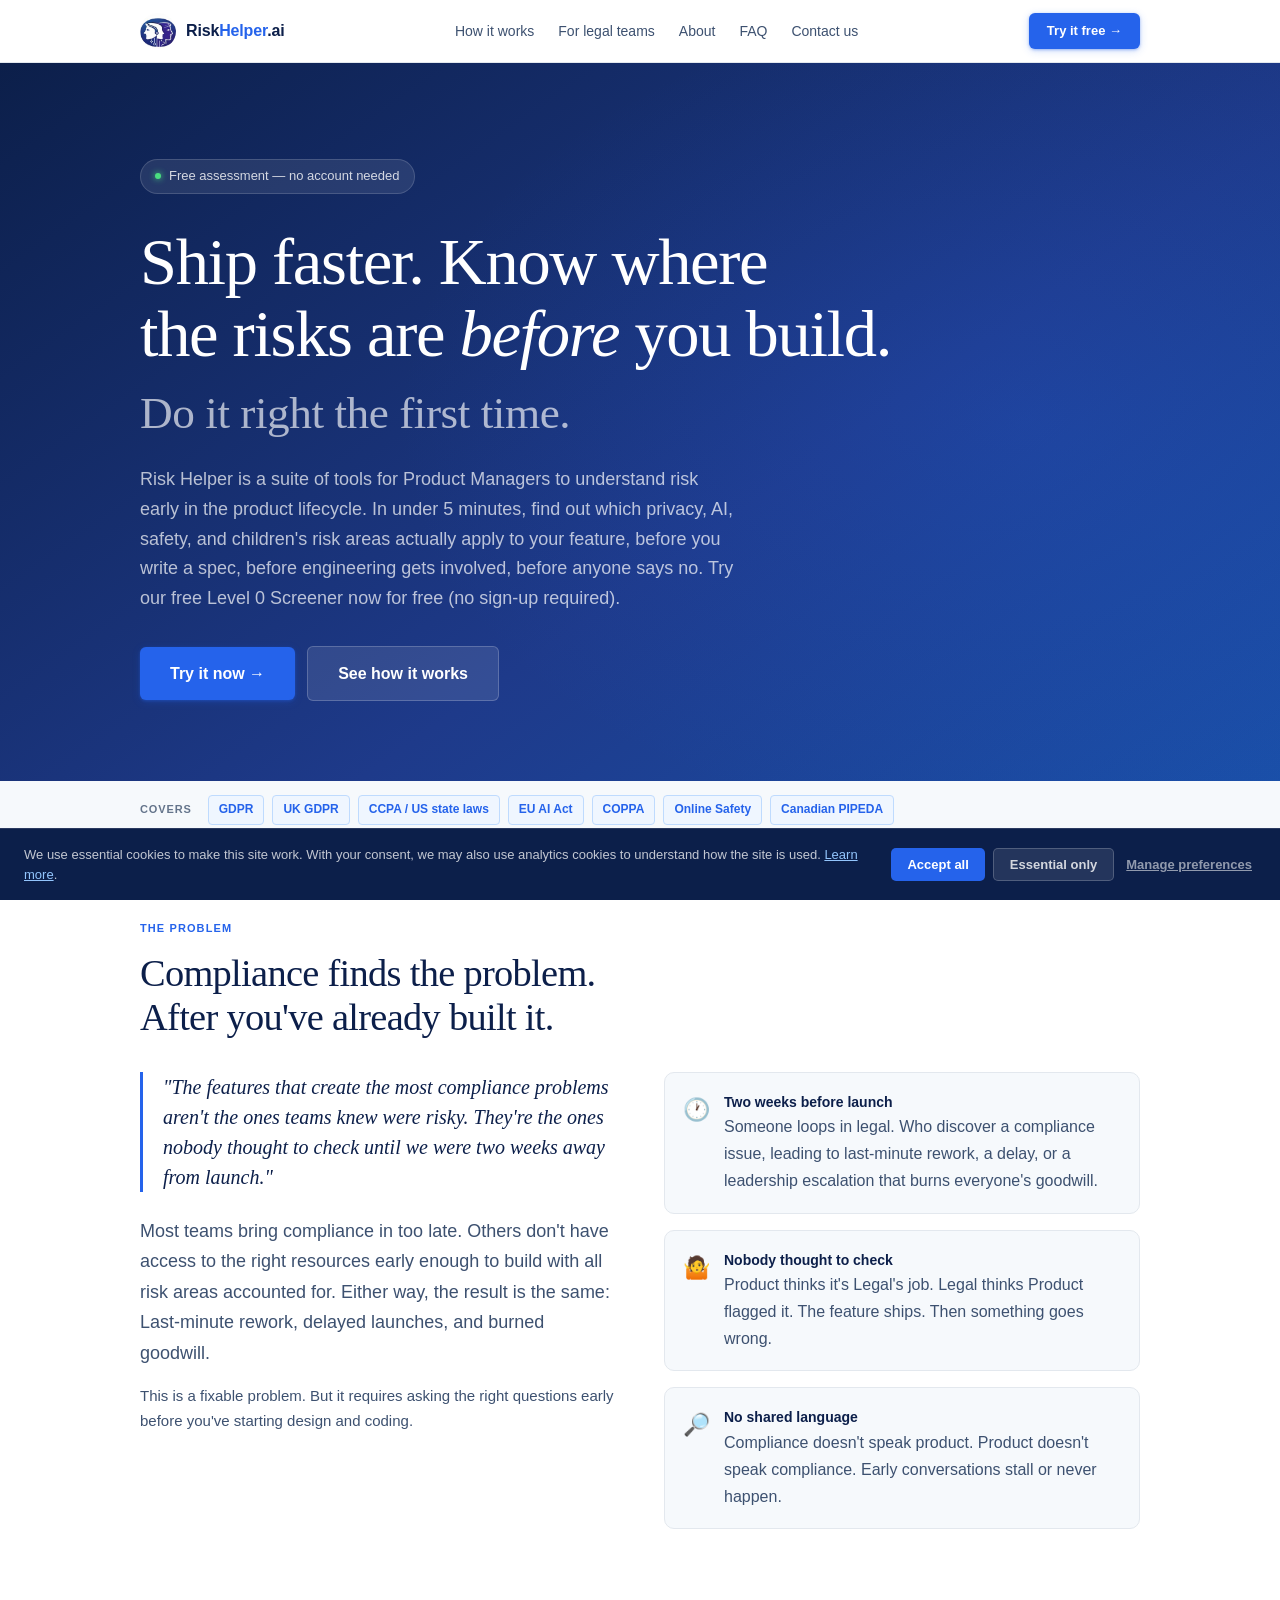
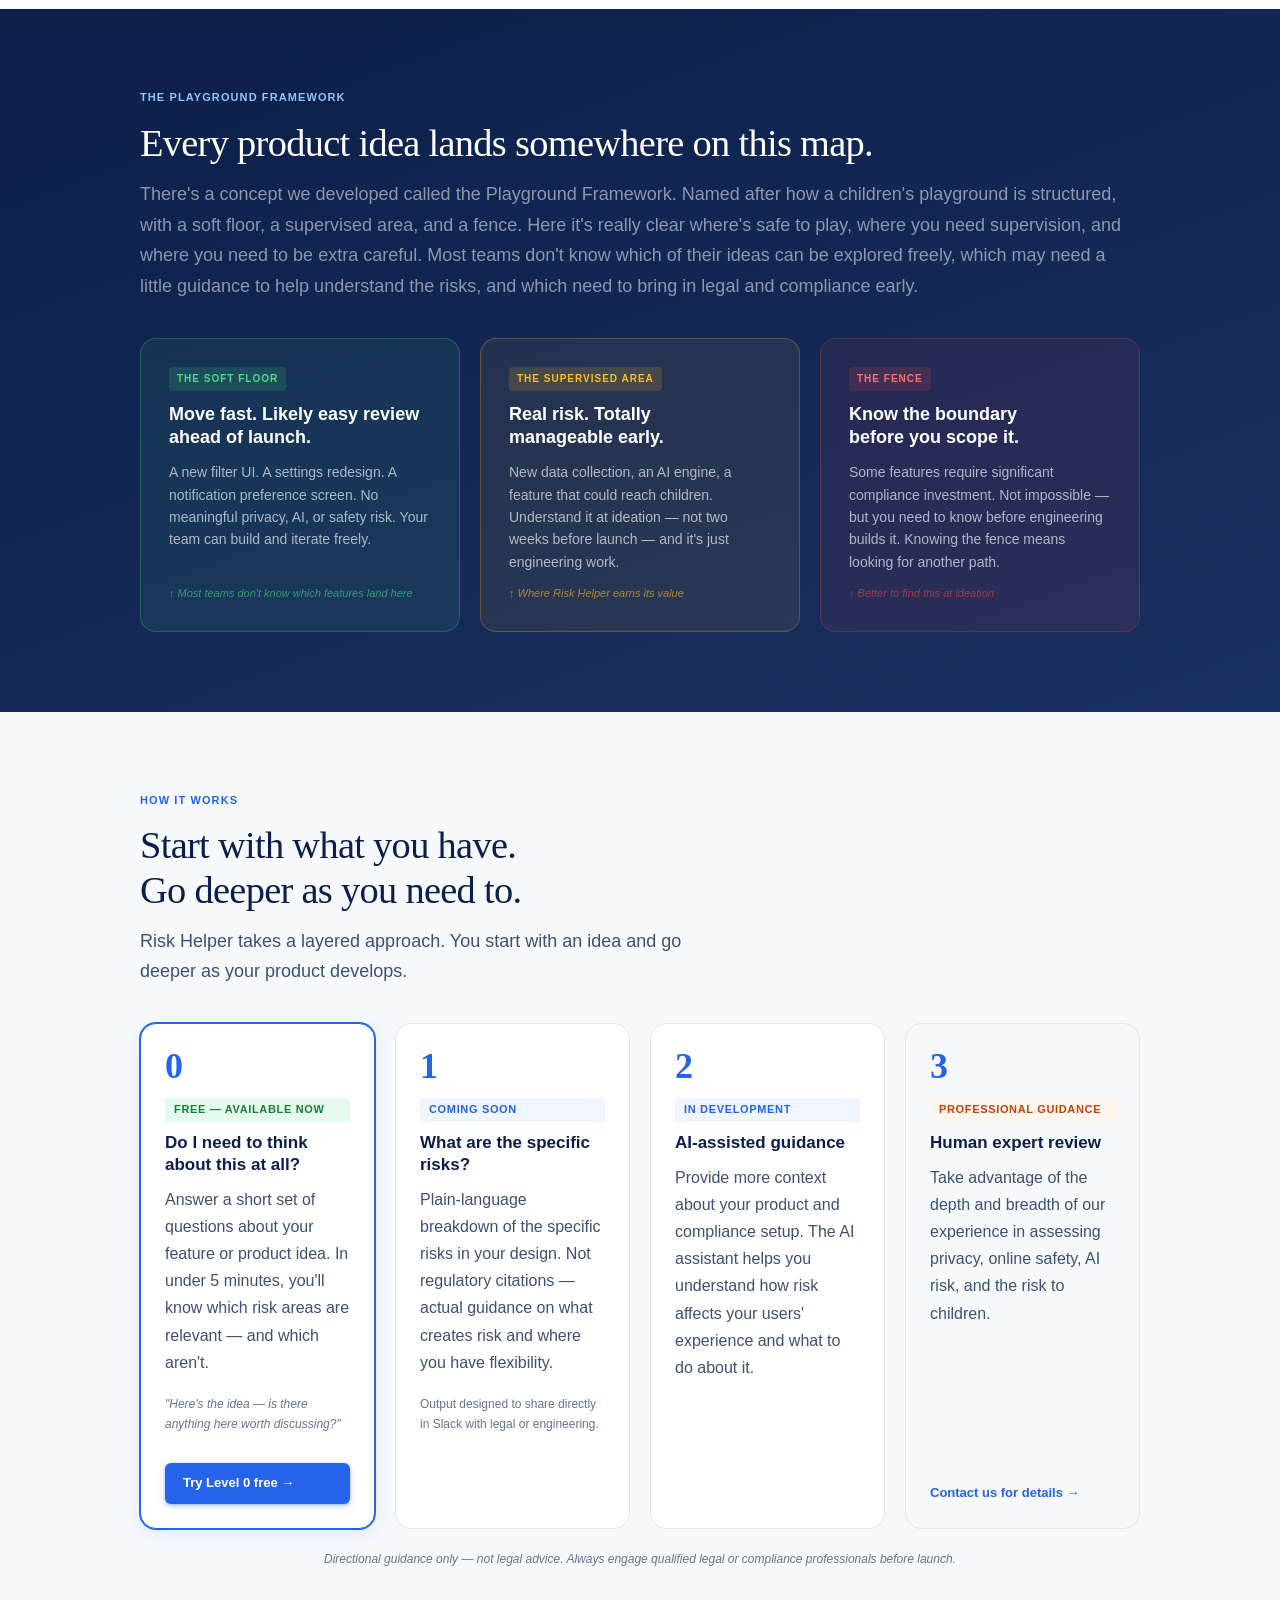
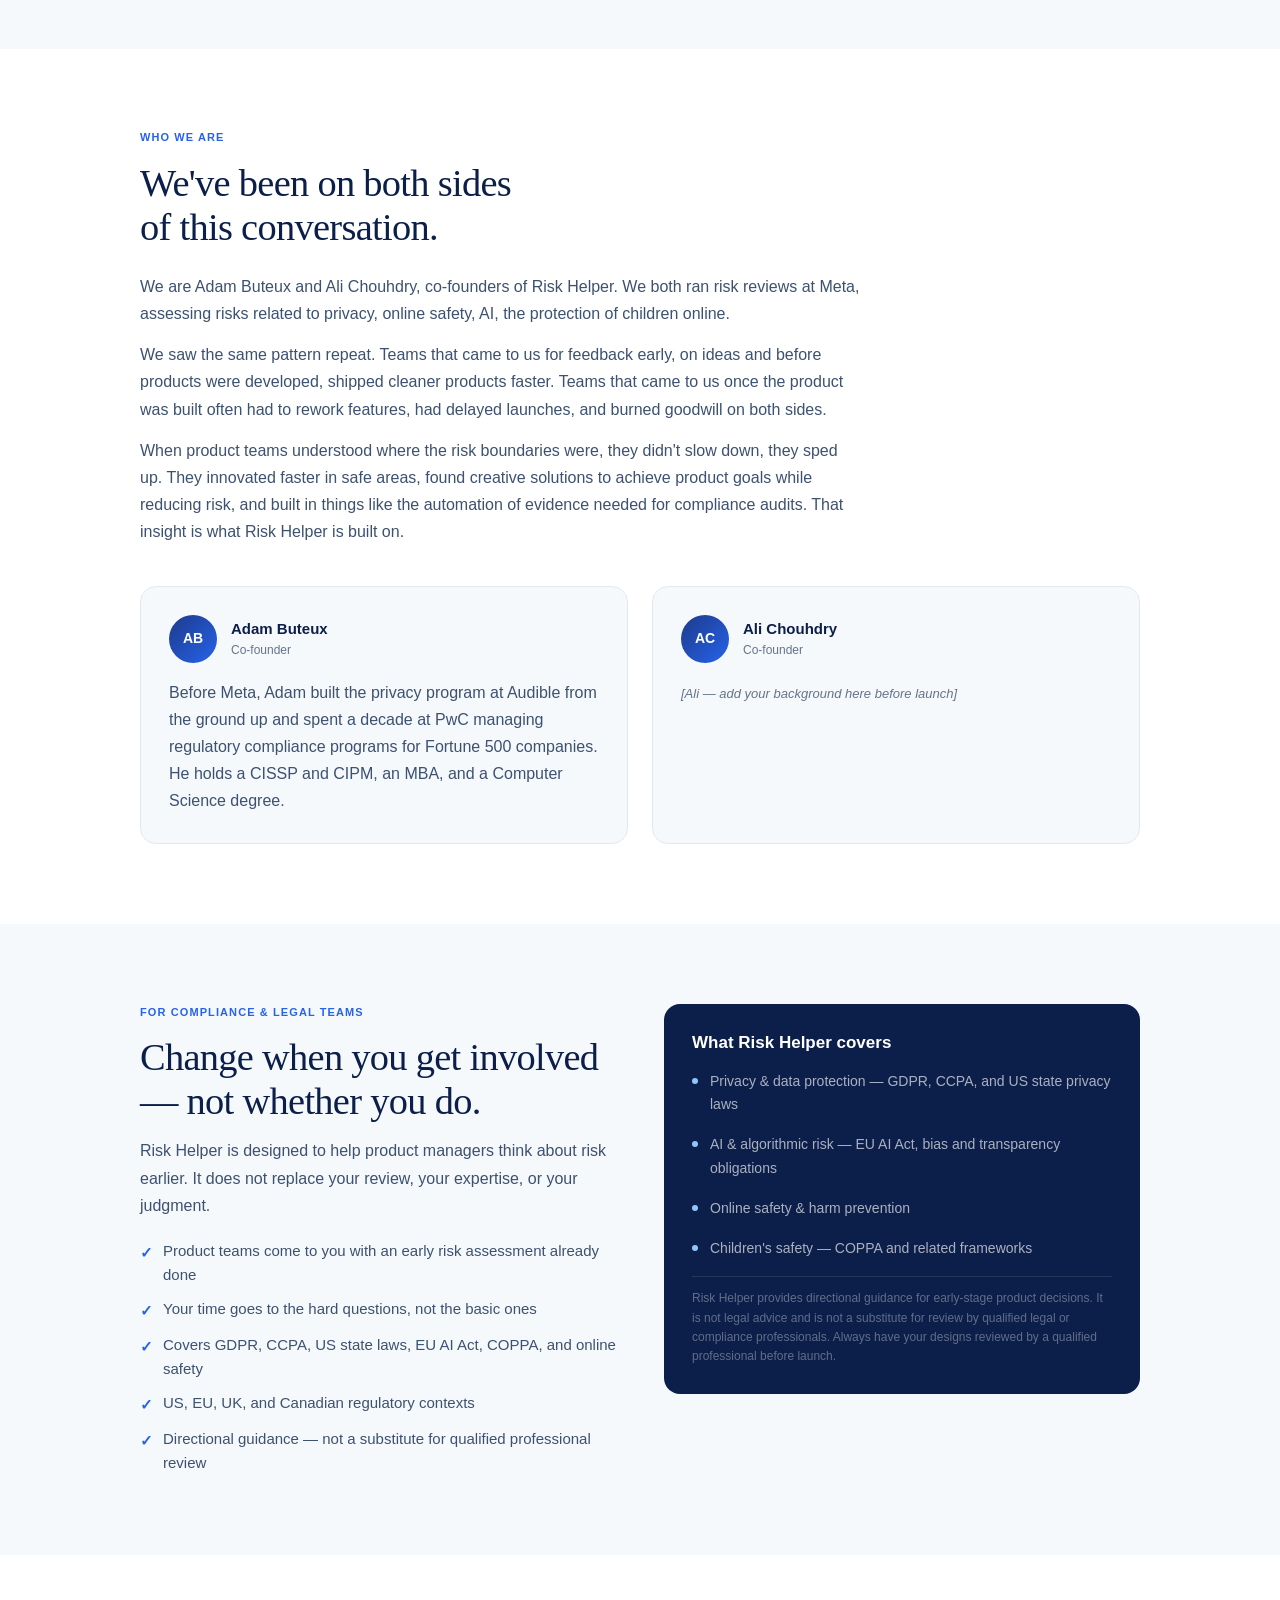
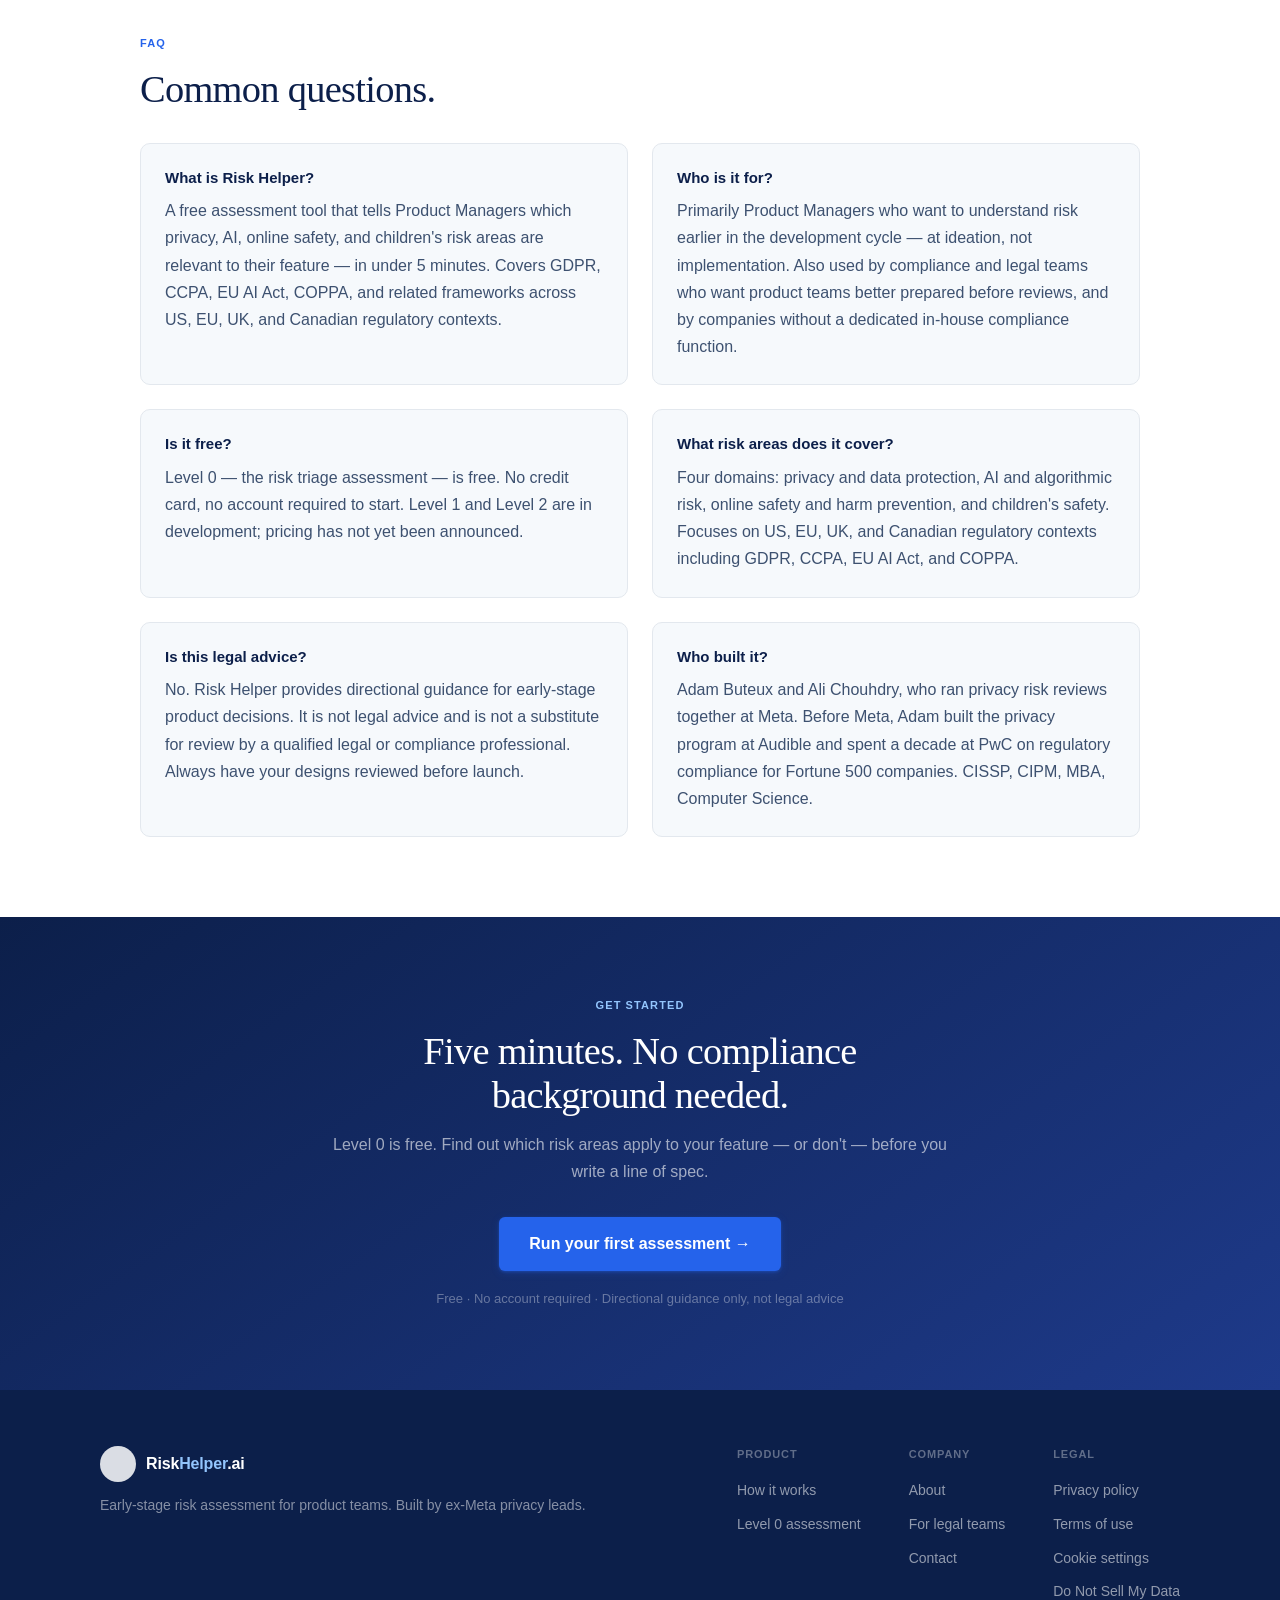
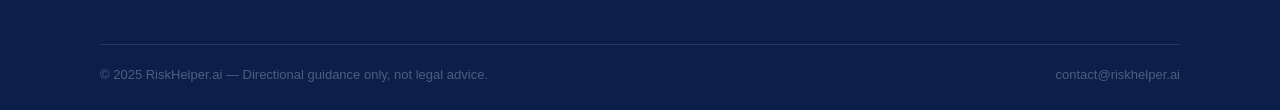
==== index.html @ bc74f5ab "Initial commit" ====
<!DOCTYPE html>
<html lang="en">

<head>
  <meta charset="UTF-8" />
  <meta name="viewport" content="width=device-width, initial-scale=1.0" />

  <!-- Security headers via meta -->
  <meta http-equiv="X-Content-Type-Options" content="nosniff" />
  <meta http-equiv="X-Frame-Options" content="SAMEORIGIN" />
  <meta http-equiv="Referrer-Policy" content="strict-origin-when-cross-origin" />
  <meta http-equiv="Permissions-Policy" content="camera=(), microphone=(), geolocation=()" />
  <meta http-equiv="Content-Security-Policy"
    content="default-src 'self'; style-src 'self' https://fonts.googleapis.com 'unsafe-inline'; font-src https://fonts.gstatic.com; script-src 'self' 'unsafe-inline' https://cloud.umami.is; img-src 'self' data:; connect-src 'self' https://cloud.umami.is;" />

  <title>Privacy &amp; Compliance Risk Assessment for Product Managers | RiskHelper.ai</title>
  <meta name="description"
    content="Risk Helper is a free tool that tells Product Managers which privacy, AI, and safety risks apply to their feature — in under 5 minutes. No compliance background needed." />

  <!-- Open Graph -->
  <meta property="og:title" content="Know Your Risks Before You Build | RiskHelper.ai" />
  <meta property="og:description"
    content="Free risk assessment for Product Managers. Privacy, AI, online safety, and children's risk — in under 5 minutes." />
  <meta property="og:type" content="website" />
  <meta property="og:url" content="https://riskhelper.ai/" />

  <!-- Fonts -->
  <link rel="preconnect" href="https://fonts.googleapis.com" />
  <link rel="preconnect" href="https://fonts.gstatic.com" crossorigin />
  <link
    href="https://fonts.googleapis.com/css2?family=Playfair+Display:ital,wght@0,400;0,500;0,600;1,400;1,500;1,600&family=DM+Sans:ital,opsz,wght@0,9..40,400;0,9..40,500;0,9..40,600;0,9..40,700;1,9..40,400&display=swap"
    rel="stylesheet" />

  <!-- Shared design system -->
  <link rel="stylesheet" href="shared.css" />

  <style>
    /* ============================================================ HERO */
    #hero {
      background: linear-gradient(145deg, var(--navy) 0%, var(--indigo) 60%, #1a4fa8 100%);
      padding: 96px 0 80px;
      position: relative;
      overflow: hidden;
    }

    #hero::before {
      content: '';
      position: absolute;
      inset: 0;
      background: radial-gradient(ellipse 900px 600px at 80% 50%, rgba(37, 99, 235, 0.18) 0%, transparent 70%);
      pointer-events: none;
    }

    .hero-inner {
      position: relative;
      z-index: 1;
    }

    .hero-eyebrow {
      display: inline-flex;
      align-items: center;
      gap: 8px;
      background: rgba(255, 255, 255, 0.09);
      border: 1px solid rgba(255, 255, 255, 0.15);
      border-radius: 100px;
      padding: 6px 14px;
      font-size: 13px;
      font-weight: 500;
      color: rgba(255, 255, 255, 0.8);
      margin-bottom: 32px;
    }

    .hero-eyebrow-dot {
      width: 6px;
      height: 6px;
      border-radius: 50%;
      background: #4ADE80;
      box-shadow: 0 0 6px #4ADE80;
      animation: pulse-dot 2s ease-in-out infinite;
    }

    @keyframes pulse-dot {

      0%,
      100% {
        opacity: 1;
      }

      50% {
        opacity: 0.5;
      }
    }

    .hero-sub {
      font-size: 18px;
      line-height: 1.65;
      color: rgba(255, 255, 255, 0.7);
      max-width: 600px;
      margin-top: 24px;
    }

    .hero-proof {
      display: flex;
      flex-wrap: wrap;
      gap: 0;
      margin-top: 44px;
      border: 1px solid rgba(255, 255, 255, 0.12);
      border-radius: var(--radius);
      overflow: hidden;
      width: fit-content;
      max-width: 100%;
    }

    .hero-proof-item {
      padding: 14px 24px;
      border-right: 1px solid rgba(255, 255, 255, 0.12);
      display: flex;
      flex-direction: column;
      gap: 2px;
    }

    .hero-proof-item:last-child {
      border-right: none;
    }

    .proof-label {
      font-size: 11px;
      color: rgba(255, 255, 255, 0.4);
      letter-spacing: 0.04em;
    }

    .proof-value {
      font-size: 13px;
      font-weight: 600;
      color: rgba(255, 255, 255, 0.88);
    }

    /* ============================================================ TRUST BAR */
    #trust-bar {
      background: var(--bg);
      border-bottom: 1px solid var(--border);
      padding: 14px 0;
    }

    .trust-bar-inner {
      display: flex;
      align-items: center;
      gap: 16px;
      flex-wrap: wrap;
    }

    .trust-label {
      font-size: 11px;
      font-weight: 700;
      letter-spacing: 0.08em;
      text-transform: uppercase;
      color: var(--text-soft);
      white-space: nowrap;
    }

    .trust-badges {
      display: flex;
      flex-wrap: wrap;
      gap: 8px;
    }

    .trust-badge {
      font-size: 12px;
      font-weight: 600;
      padding: 4px 10px;
      background: var(--blue-lt);
      color: var(--blue);
      border-radius: 4px;
      border: 1px solid var(--blue-mid);
    }

    /* ============================================================ PROBLEM */
    #problem {
      padding: 80px 0;
    }

    .problem-layout {
      display: grid;
      grid-template-columns: 1fr 1fr;
      gap: 48px;
      margin-top: 32px;
      align-items: start;
    }

    .problem-quote {
      font-family: 'Playfair Display', Georgia, serif;
      font-size: 20px;
      line-height: 1.5;
      font-style: italic;
      color: var(--navy);
      padding-left: 20px;
      border-left: 3px solid var(--blue);
      margin-bottom: 24px;
    }

    .problem-stats {
      display: flex;
      flex-direction: column;
      gap: 16px;
    }

    .stat-card {
      display: flex;
      gap: 14px;
      align-items: flex-start;
      padding: 18px;
      border-radius: var(--radius);
      border: 1px solid var(--border);
      background: var(--bg);
    }

    .stat-icon {
      font-size: 22px;
      flex-shrink: 0;
      margin-top: 1px;
    }

    /* ============================================================ PLAYGROUND */
    #playground {
      padding: 80px 0;
      background: linear-gradient(160deg, var(--navy) 0%, var(--navy-mid) 100%);
    }

    #playground h2 {
      color: #fff;
    }

    #playground .lead {
      color: rgba(255, 255, 255, 0.52);
      max-width: none;
    }

    #playground .overline {
      color: #93C5FD;
    }

    .playground-bento {
      display: grid;
      grid-template-columns: repeat(3, 1fr);
      gap: 20px;
      margin-top: 36px;
    }

    .bento-card {
      padding: 28px;
      border-radius: var(--radius-lg);
      display: flex;
      flex-direction: column;
      gap: 12px;
    }

    .bento-tag {
      font-size: 10px;
      font-weight: 700;
      letter-spacing: 0.1em;
      text-transform: uppercase;
      padding: 4px 8px;
      border-radius: 4px;
      width: fit-content;
    }

    .bento-card h3 {
      font-size: 18px;
      line-height: 1.3;
    }

    .bento-card p {
      font-size: 14px;
      line-height: 1.6;
      flex: 1;
    }

    .bento-footnote {
      font-size: 11px;
      font-style: italic;
      margin-top: auto;
    }

    .bento-card--green {
      background: rgba(74, 222, 128, 0.08);
      border: 1px solid rgba(74, 222, 128, 0.25);
    }

    .bento-card--green .bento-tag {
      background: rgba(74, 222, 128, 0.15);
      color: #4ADE80;
    }

    .bento-card--green h3 {
      color: #fff;
    }

    .bento-card--green p {
      color: rgba(255, 255, 255, 0.65);
    }

    .bento-card--green .bento-footnote {
      color: rgba(74, 222, 128, 0.6);
    }

    .bento-card--amber {
      background: rgba(251, 191, 36, 0.08);
      border: 1px solid rgba(251, 191, 36, 0.25);
    }

    .bento-card--amber .bento-tag {
      background: rgba(251, 191, 36, 0.15);
      color: #FBBF24;
    }

    .bento-card--amber h3 {
      color: #fff;
    }

    .bento-card--amber p {
      color: rgba(255, 255, 255, 0.65);
    }

    .bento-card--amber .bento-footnote {
      color: rgba(251, 191, 36, 0.6);
    }

    .bento-card--red {
      background: rgba(239, 68, 68, 0.08);
      border: 1px solid rgba(239, 68, 68, 0.25);
    }

    .bento-card--red .bento-tag {
      background: rgba(239, 68, 68, 0.15);
      color: #F87171;
    }

    .bento-card--red h3 {
      color: #fff;
    }

    .bento-card--red p {
      color: rgba(255, 255, 255, 0.65);
    }

    .bento-card--red .bento-footnote {
      color: rgba(239, 68, 68, 0.6);
    }

    /* ============================================================ HOW IT WORKS */
    #how-it-works {
      padding: 80px 0;
      background: var(--bg);
    }

    .levels-grid {
      display: grid;
      grid-template-columns: repeat(4, 1fr);
      gap: 20px;
      margin-top: 36px;
    }

    .level-card {
      background: var(--bg-card);
      border-radius: var(--radius-lg);
      padding: 24px;
      border: 1px solid var(--border);
      display: flex;
      flex-direction: column;
      gap: 10px;
    }

    .level-card--active {
      border-color: var(--blue);
      box-shadow: 0 0 0 1px var(--blue), 0 4px 20px rgba(37, 99, 235, 0.1);
    }

    .level-card--human {
      background: var(--bg);
    }

    .level-number {
      font-family: 'Playfair Display', Georgia, serif;
      font-size: 36px;
      font-weight: 600;
      line-height: 1;
      color: var(--blue);
      margin-bottom: 4px;
    }

    .level-pill {
      display: inline-block;
      font-size: 11px;
      font-weight: 700;
      letter-spacing: 0.06em;
      text-transform: uppercase;
      padding: 3px 9px;
      border-radius: 4px;
    }

    .pill--free {
      background: rgba(74, 222, 128, 0.15);
      color: #15803D;
    }

    .pill--soon {
      background: var(--blue-lt);
      color: var(--blue);
    }

    .pill--human {
      background: #FFF7ED;
      color: #C2410C;
    }

    .level-link {
      font-size: 13px;
      font-weight: 600;
      color: var(--blue);
      text-decoration: none;
      margin-top: auto;
    }

    .level-link:hover {
      text-decoration: underline;
    }

    .level-disclaimer {
      font-size: 12px;
      color: var(--text-soft);
      font-style: italic;
      margin-top: 20px;
      text-align: center;
    }

    /* ============================================================ FOUNDERS */
    #founders {
      padding: 80px 0;
    }

    .founders-narrative {
      display: flex;
      flex-direction: column;
      gap: 14px;
      margin-top: 24px;
      max-width: 720px;
      margin-bottom: 40px;
    }

    .founders-grid {
      display: grid;
      grid-template-columns: 1fr 1fr;
      gap: 24px;
    }

    .founder-card {
      padding: 28px;
      border-radius: var(--radius-lg);
      border: 1px solid var(--border);
      background: var(--bg);
      display: flex;
      flex-direction: column;
      gap: 16px;
    }

    .founder-header {
      display: flex;
      align-items: center;
      gap: 14px;
    }

    .founder-avatar {
      width: 48px;
      height: 48px;
      border-radius: 50%;
      background: linear-gradient(135deg, var(--indigo), var(--blue));
      display: flex;
      align-items: center;
      justify-content: center;
      font-size: 14px;
      font-weight: 700;
      color: #fff;
      flex-shrink: 0;
    }

    .founder-name {
      font-size: 15px;
      font-weight: 700;
      color: var(--navy);
    }

    .founder-role {
      font-size: 12px;
      color: var(--text-soft);
    }

    .cred-strip {
      display: flex;
      margin-top: 36px;
      border: 1px solid var(--border);
      border-radius: var(--radius);
      overflow: hidden;
    }

    .cred-item {
      flex: 1;
      padding: 16px 20px;
      display: flex;
      flex-direction: column;
      gap: 3px;
      border-right: 1px solid var(--border);
      font-size: 13px;
      color: var(--text-soft);
    }

    .cred-item:last-child {
      border-right: none;
    }

    .cred-item strong {
      display: block;
      font-size: 13px;
      font-weight: 700;
      color: var(--navy);
    }

    /* ============================================================ COMPLIANCE */
    #compliance {
      padding: 80px 0;
      background: var(--bg);
    }

    .compliance-layout {
      display: grid;
      grid-template-columns: 1fr 1fr;
      gap: 48px;
      align-items: start;
    }

    .compliance-list {
      list-style: none;
      display: flex;
      flex-direction: column;
      gap: 10px;
    }

    .compliance-list li {
      display: flex;
      gap: 10px;
      align-items: flex-start;
      font-size: 15px;
      color: var(--text-mid);
    }

    .check-icon {
      color: var(--blue);
      font-weight: 700;
      flex-shrink: 0;
      margin-top: 2px;
    }

    .coverage-card {
      border-radius: var(--radius-lg);
      background: var(--navy);
      overflow: hidden;
    }

    .coverage-inner {
      padding: 28px;
      display: flex;
      flex-direction: column;
      gap: 16px;
    }

    .coverage-inner h3 {
      color: #fff;
    }

    .coverage-row {
      display: flex;
      gap: 12px;
      align-items: flex-start;
    }

    .coverage-dot {
      width: 6px;
      height: 6px;
      border-radius: 50%;
      background: #93C5FD;
      flex-shrink: 0;
      margin-top: 8px;
    }

    .coverage-row p {
      font-size: 14px;
      color: rgba(255, 255, 255, 0.65);
    }

    .coverage-disclaimer {
      font-size: 12px;
      color: rgba(255, 255, 255, 0.35);
      line-height: 1.6;
      padding-top: 12px;
      border-top: 1px solid rgba(255, 255, 255, 0.1);
    }

    /* ============================================================ FAQ */
    #faq {
      padding: 80px 0;
    }

    .faq-grid {
      display: grid;
      grid-template-columns: 1fr 1fr;
      gap: 24px;
      margin-top: 32px;
    }

    .faq-item {
      padding: 24px;
      border-radius: var(--radius);
      border: 1px solid var(--border);
      background: var(--bg);
    }

    .faq-item h3 {
      font-size: 15px;
      font-weight: 700;
      color: var(--navy);
      margin-bottom: 10px;
    }

    /* ============================================================ FINAL CTA */
    #cta-final {
      background: linear-gradient(145deg, var(--navy) 0%, var(--indigo) 100%);
      padding: 80px 40px;
      text-align: center;
    }

    .cta-inner {
      max-width: 640px;
      margin: 0 auto;
    }

    #cta-final h2 {
      color: #fff;
      margin-top: 8px;
    }

    #cta-final p {
      color: rgba(255, 255, 255, 0.6);
      margin-top: 14px;
    }

    .cta-fine {
      font-size: 13px;
      color: rgba(255, 255, 255, 0.35);
      margin-top: 18px;
    }

    /* ============================================================ RESPONSIVE */
    @media (max-width: 960px) {
      .playground-bento {
        grid-template-columns: 1fr;
      }

      .levels-grid {
        grid-template-columns: 1fr 1fr;
      }

      .problem-layout {
        grid-template-columns: 1fr;
      }

      .founders-grid {
        grid-template-columns: 1fr;
      }

      .faq-grid {
        grid-template-columns: 1fr;
      }

      .compliance-layout {
        grid-template-columns: 1fr;
      }
    }

    @media (max-width: 640px) {
      .levels-grid {
        grid-template-columns: 1fr;
      }

      #hero {
        padding: 60px 0 56px;
      }

      .hero-proof {
        flex-direction: column;
      }

      .hero-proof-item {
        border-right: none;
        border-bottom: 1px solid rgba(255, 255, 255, 0.12);
      }

      .hero-proof-item:last-child {
        border-bottom: none;
      }

      .cred-strip {
        flex-direction: column;
      }

      .cred-item {
        border-right: none;
        border-bottom: 1px solid var(--border);
      }

      .cred-item:last-child {
        border-bottom: none;
      }
    }
  </style>

  <script defer src="https://cloud.umami.is/script.js" data-website-id="539d8b41-ef4f-4463-9d4b-42e563768538"></script>

</head>

<body>

  <!-- SKIP NAV (accessibility) -->
  <a href="#main-content" class="sr-only"
    style="position:absolute;left:-9999px;top:0;z-index:99999;background:var(--blue);color:#fff;padding:8px 16px;border-radius:0 0 6px 6px;font-weight:600;">Skip
    to main content</a>

  <!-- NAV -->
  <nav aria-label="Main navigation">
    <div class="nav-inner">
      <a href="index.html" class="logo-lockup" aria-label="RiskHelper.ai home">
        <img class="logo-img"
          src="[data-uri]"
          alt="RiskHelper.ai logo" />
        <span class="logo-wordmark">Risk<span>Helper</span>.ai</span>
      </a>

      <ul class="nav-links" role="list">
        <li><a href="#how-it-works">How it works</a></li>
        <li><a href="#compliance">For legal teams</a></li>
        <li><a href="#founders">About</a></li>
        <li><a href="#faq">FAQ</a></li>
        <li><a href="contact.html">Contact us</a></li>
      </ul>

      <div class="nav-actions">
        <a href="assessment.html" class="btn btn--primary" style="padding:8px 18px;font-size:13px;">Try it free →</a>
        <button class="nav-hamburger" aria-label="Open menu" aria-expanded="false" id="hamburger">
          <span></span><span></span><span></span>
        </button>
      </div>
    </div>
  </nav>

  <div class="nav-mobile" id="mobileNav" role="navigation" aria-label="Mobile navigation">
    <a href="#how-it-works">How it works</a>
    <a href="#compliance">For legal teams</a>
    <a href="#founders">About</a>
    <a href="#faq">FAQ</a>
    <a href="contact.html">Contact us</a>
    <a href="assessment.html" style="color:var(--blue);font-weight:700;margin-top:4px;">Try it free →</a>
  </div>

  <main id="main-content">

    <!-- HERO -->
    <section id="hero" aria-label="Hero">
      <div class="container hero-inner">
        <div class="hero-eyebrow">
          <span class="hero-eyebrow-dot" aria-hidden="true"></span>
          Free assessment — no account needed
        </div>

        <h1 class="display-xl">
          Ship faster. Know where<br>the risks are <em>before</em> you build.<br>
          <span style="opacity:0.65;font-size:0.68em;letter-spacing:-0.01em;">Do it right the first time.</span>
        </h1>

        <p class="hero-sub">Risk Helper is a suite of tools for Product Managers to understand risk early in the
          product lifecycle. In under 5 minutes, find out which
          privacy, AI, safety, and children's risk areas actually apply to your feature, before you write a spec, before
          engineering gets involved, before anyone says no. Try our free Level 0 Screener now for free (no sign-up
          required).</p>

        <div class="btn-group">
          <a href="assessment.html" class="btn btn--primary btn--lg">Try it now →</a>
          <a href="#how-it-works" class="btn btn--white btn--lg">See how it works</a>
        </div>


      </div>
    </section>

    <!-- TRUST BAR -->
    <div id="trust-bar" aria-label="Regulatory frameworks covered">
      <div class="container">
        <div class="trust-bar-inner">
          <span class="trust-label">Covers</span>
          <div class="trust-badges">
            <span class="trust-badge">GDPR</span>
            <span class="trust-badge">UK GDPR</span>
            <span class="trust-badge">CCPA / US state laws</span>
            <span class="trust-badge">EU AI Act</span>
            <span class="trust-badge">COPPA</span>
            <span class="trust-badge">Online Safety</span>
            <span class="trust-badge">Canadian PIPEDA</span>
          </div>
        </div>
      </div>
    </div>

    <!-- THE PROBLEM -->
    <section id="problem" aria-label="The problem with compliance today">
      <div class="container">
        <span class="overline">The problem</span>
        <h2>Compliance finds the problem.<br>After you've already built it.</h2>
        <div class="problem-layout">
          <div>
            <div class="problem-quote">"The features that create the most compliance problems aren't the ones teams knew
              were risky. They're the ones nobody thought to check until we were two weeks away from launch."</div>
            <p class="lead">Most teams bring compliance in too late. Others don't have access to the right resources
              early enough to build with all risk areas accounted for. Either way, the result is the same: Last-minute
              rework, delayed launches, and burned goodwill.</p>
            <p style="margin-top:14px;font-size:15px;">This is a fixable problem. But it requires asking the right
              questions early before you've starting design and coding.</p>
          </div>
          <div class="problem-stats">
            <div class="stat-card">
              <div class="stat-icon" aria-hidden="true">🕐</div>
              <div>
                <h4>Two weeks before launch</h4>
                <p>Someone loops in legal. Who discover a compliance issue, leading to last-minute rework, a delay, or a
                  leadership escalation that
                  burns everyone's goodwill.</p>
              </div>
            </div>
            <div class="stat-card">
              <div class="stat-icon" aria-hidden="true">🤷</div>
              <div>
                <h4>Nobody thought to check</h4>
                <p>Product thinks it's Legal's job. Legal thinks Product flagged it. The feature ships. Then something
                  goes wrong.</p>
              </div>
            </div>
            <div class="stat-card">
              <div class="stat-icon" aria-hidden="true">🔎</div>
              <div>
                <h4>No shared language</h4>
                <p>Compliance doesn't speak product. Product doesn't speak compliance. Early conversations stall or
                  never happen.</p>
              </div>
            </div>
          </div>
        </div>
      </div>
    </section>

    <!-- PLAYGROUND FRAMEWORK -->
    <section id="playground" aria-label="The Playground Framework">
      <div class="container playground-inner">
        <span class="overline" style="color:#93C5FD;">The Playground Framework</span>
        <h2>Every product idea lands somewhere on this map.</h2>
        <p class="lead" style="margin-top:14px;color:rgba(255,255,255,0.52);">There's a concept we developed called the
          Playground Framework. Named after how a children's playground is structured, with a soft floor, a supervised
          area, and a fence. Here it's really clear where's safe to play, where you need supervision, and where you
          need to be extra careful. Most teams
          don't know which of their ideas can be explored freely, which may need a little guidance to help understand
          the risks, and which need to bring in legal and compliance early.</p>
        <div class="playground-bento">
          <div class="bento-card bento-card--green">
            <span class="bento-tag">The soft floor</span>
            <h3>Move fast. Likely easy review ahead of launch.</h3>
            <p>A new filter UI. A settings redesign. A notification preference screen. No meaningful privacy, AI, or
              safety risk. Your team can build and iterate freely.</p>
            <span class="bento-footnote">↑ Most teams don't know which features land here</span>
          </div>
          <div class="bento-card bento-card--amber">
            <span class="bento-tag">The supervised area</span>
            <h3>Real risk. Totally<br>manageable early.</h3>
            <p>New data collection, an AI engine, a feature that could reach children. Understand it at ideation — not
              two weeks before launch — and it's just engineering work.</p>
            <span class="bento-footnote">↑ Where Risk Helper earns its value</span>
          </div>
          <div class="bento-card bento-card--red">
            <span class="bento-tag">The fence</span>
            <h3>Know the boundary<br>before you scope it.</h3>
            <p>Some features require significant compliance investment. Not impossible — but you need to know before
              engineering builds it. Knowing the fence means looking for another path.</p>
            <span class="bento-footnote">↑ Better to find this at ideation</span>
          </div>
        </div>
      </div>
    </section>

    <!-- HOW IT WORKS -->
    <section id="how-it-works" aria-label="How Risk Helper works">
      <div class="container">
        <span class="overline">How it works</span>
        <h2>Start with what you have.<br>Go deeper as you need to.</h2>
        <p class="lead" style="margin-top:14px;">Risk Helper takes a layered approach. You start with an idea and go
          deeper as your product develops.</p>
        <div class="levels-grid">
          <div class="level-card level-card--active">
            <div class="level-number">0</div>
            <span class="level-pill pill--free">Free — available now</span>
            <h3>Do I need to think about this at all?</h3>
            <p>Answer a short set of questions about your feature or product idea. In under 5 minutes, you'll know which
              risk areas are relevant — and which aren't.</p>
            <p style="font-size:12px;color:var(--text-soft);margin-top:8px;font-style:italic;">"Here's the idea — is
              there anything here worth discussing?"</p>
            <a href="assessment.html" class="btn btn--primary"
              style="margin-top:18px;font-size:13px;padding:10px 18px;">Try Level 0 free →</a>
          </div>
          <div class="level-card">
            <div class="level-number">1</div>
            <span class="level-pill pill--soon">Coming soon</span>
            <h3>What are the specific risks?</h3>
            <p>Plain-language breakdown of the specific risks in your design. Not regulatory citations — actual guidance
              on what creates risk and where you have flexibility.</p>
            <p style="font-size:12px;color:var(--text-soft);margin-top:8px;">Output designed to share directly in Slack
              with legal or engineering.</p>
          </div>
          <div class="level-card">
            <div class="level-number">2</div>
            <span class="level-pill pill--soon">In development</span>
            <h3>AI-assisted guidance</h3>
            <p>Provide more context about your product and compliance setup. The AI assistant helps you understand how
              risk affects your users' experience and what to do about it.</p>
          </div>
          <div class="level-card level-card--human">
            <div class="level-number">3</div>
            <span class="level-pill pill--human">Professional guidance</span>
            <h3>Human expert review</h3>
            <p>Take advantage of the depth and breadth of our experience in assessing privacy, online safety, AI risk,
              and the risk to children.</p>
            <a href="mailto:contact@riskhelper.ai" class="level-link">Contact us for details →</a>
          </div>
        </div>
        <p class="level-disclaimer">Directional guidance only — not legal advice. Always engage qualified legal or
          compliance professionals before launch.</p>
      </div>
    </section>

    <!-- FOUNDERS -->
    <section id="founders" aria-label="Who we are">
      <div class="container">
        <span class="overline">Who we are</span>
        <h2>We've been on both sides<br>of this conversation.</h2>
        <div class="founders-narrative">
          <p>We are Adam Buteux and Ali Chouhdry, co-founders of Risk Helper. We both ran risk reviews at Meta,
            assessing risks related to privacy, online safety, AI, the protection of children online.</p>
          <p>We saw the same pattern repeat. Teams that came to us for feedback early, on ideas and before products were
            developed, shipped cleaner products faster. Teams that came to us once the product was built often had to
            rework features, had delayed launches, and burned goodwill on both sides.</p>
          <p>When product teams understood where the risk boundaries were, they didn't slow down, they sped up. They
            innovated faster in safe areas, found creative solutions to achieve product goals while reducing risk, and
            built in things like the automation of evidence needed for compliance audits. That insight is what Risk
            Helper is built on.</p>
        </div>
        <div class="founders-grid">
          <div class="founder-card">
            <div class="founder-header">
              <div class="founder-avatar" aria-label="Adam Buteux">AB</div>
              <div>
                <div class="founder-name">Adam Buteux</div>
                <div class="founder-role">Co-founder</div>
              </div>
            </div>
            <p>Before Meta, Adam built the privacy program at Audible from the ground up and spent a decade at PwC
              managing regulatory compliance programs for Fortune 500 companies. He holds a CISSP and CIPM, an MBA, and
              a Computer Science degree.</p>
          </div>
          <div class="founder-card">
            <div class="founder-header">
              <div class="founder-avatar" aria-label="Ali Chouhdry">AC</div>
              <div>
                <div class="founder-name">Ali Chouhdry</div>
                <div class="founder-role">Co-founder</div>
              </div>
            </div>
            <p><!-- Ali — add your background here before launch. --><em
                style="font-size:13px;color:var(--text-soft);">[Ali — add your background here before launch]</em></p>
          </div>
        </div>

      </div>
    </section>

    <!-- FOR COMPLIANCE & LEGAL TEAMS -->
    <section id="compliance" aria-label="For compliance and legal teams">
      <div class="container">
        <div class="compliance-layout">
          <div>
            <span class="overline">For compliance &amp; legal teams</span>
            <h2>Change when you get involved — not whether you do.</h2>
            <p style="margin-top:14px;">Risk Helper is designed to help product managers think about risk earlier. It
              does not replace your review, your expertise, or your judgment.</p>
            <ul class="compliance-list" style="margin-top:20px;">
              <li><span class="check-icon" aria-hidden="true">✓</span><span>Product teams come to you with an early risk
                  assessment already done</span></li>
              <li><span class="check-icon" aria-hidden="true">✓</span><span>Your time goes to the hard questions, not
                  the basic ones</span></li>
              <li><span class="check-icon" aria-hidden="true">✓</span><span>Covers GDPR, CCPA, US state laws, EU AI Act,
                  COPPA, and online safety</span></li>
              <li><span class="check-icon" aria-hidden="true">✓</span><span>US, EU, UK, and Canadian regulatory
                  contexts</span></li>
              <li><span class="check-icon" aria-hidden="true">✓</span><span>Directional guidance — not a substitute for
                  qualified professional review</span></li>
            </ul>
          </div>
          <div class="coverage-card">
            <div class="coverage-inner">
              <h3>What Risk Helper covers</h3>
              <div class="coverage-row">
                <div class="coverage-dot" aria-hidden="true"></div>
                <p>Privacy &amp; data protection — GDPR, CCPA, and US state privacy laws</p>
              </div>
              <div class="coverage-row">
                <div class="coverage-dot" aria-hidden="true"></div>
                <p>AI &amp; algorithmic risk — EU AI Act, bias and transparency obligations</p>
              </div>
              <div class="coverage-row">
                <div class="coverage-dot" aria-hidden="true"></div>
                <p>Online safety &amp; harm prevention</p>
              </div>
              <div class="coverage-row">
                <div class="coverage-dot" aria-hidden="true"></div>
                <p>Children's safety — COPPA and related frameworks</p>
              </div>
              <p class="coverage-disclaimer">Risk Helper provides directional guidance for early-stage product
                decisions. It is not legal advice and is not a substitute for review by qualified legal or compliance
                professionals. Always have your designs reviewed by a qualified professional before launch.</p>
            </div>
          </div>
        </div>
      </div>
    </section>

    <!-- FAQ -->
    <section id="faq" aria-label="Frequently asked questions">
      <div class="container">
        <span class="overline">FAQ</span>
        <h2>Common questions.</h2>
        <div class="faq-grid">
          <div class="faq-item">
            <h3>What is Risk Helper?</h3>
            <p>A free assessment tool that tells Product Managers which privacy, AI, online safety, and children's risk
              areas are relevant to their feature — in under 5 minutes. Covers GDPR, CCPA, EU AI Act, COPPA, and related
              frameworks across US, EU, UK, and Canadian regulatory contexts.</p>
          </div>
          <div class="faq-item">
            <h3>Who is it for?</h3>
            <p>Primarily Product Managers who want to understand risk earlier in the development cycle — at ideation,
              not implementation. Also used by compliance and legal teams who want product teams better prepared before
              reviews, and by companies without a dedicated in-house compliance function.</p>
          </div>
          <div class="faq-item">
            <h3>Is it free?</h3>
            <p>Level 0 — the risk triage assessment — is free. No credit card, no account required to start. Level 1 and
              Level 2 are in development; pricing has not yet been announced.</p>
          </div>
          <div class="faq-item">
            <h3>What risk areas does it cover?</h3>
            <p>Four domains: privacy and data protection, AI and algorithmic risk, online safety and harm prevention,
              and children's safety. Focuses on US, EU, UK, and Canadian regulatory contexts including GDPR, CCPA, EU AI
              Act, and COPPA.</p>
          </div>
          <div class="faq-item">
            <h3>Is this legal advice?</h3>
            <p>No. Risk Helper provides directional guidance for early-stage product decisions. It is not legal advice
              and is not a substitute for review by a qualified legal or compliance professional. Always have your
              designs reviewed before launch.</p>
          </div>
          <div class="faq-item">
            <h3>Who built it?</h3>
            <p>Adam Buteux and Ali Chouhdry, who ran privacy risk reviews together at Meta. Before Meta, Adam built the
              privacy program at Audible and spent a decade at PwC on regulatory compliance for Fortune 500 companies.
              CISSP, CIPM, MBA, Computer Science.</p>
          </div>
        </div>
      </div>
    </section>

    <!-- FINAL CTA -->
    <section id="cta-final" aria-label="Get started">
      <div class="cta-inner">
        <span class="overline" style="color:#93C5FD;">Get started</span>
        <h2>Five minutes. No compliance<br>background needed.</h2>
        <p>Level 0 is free. Find out which risk areas apply to your feature — or don't — before you write a line of
          spec.</p>
        <div class="btn-group btn-group--center">
          <a href="assessment.html" class="btn btn--primary btn--lg">Run your first assessment →</a>
        </div>
        <div class="cta-fine">Free · No account required · Directional guidance only, not legal advice</div>
      </div>
    </section>

  </main>

  <!-- FOOTER -->
  <footer>
    <div class="footer-top">
      <div class="footer-brand">
        <a href="index.html" class="footer-logo-lockup" aria-label="RiskHelper.ai home">
          <img class="logo-img"
            src="[data-uri]"
            alt="RiskHelper.ai logo" />
          <span class="logo-wordmark">Risk<span>Helper</span>.ai</span>
        </a>
        <p>Early-stage risk assessment for product teams. Built by ex-Meta privacy leads.</p>
      </div>
      <div class="footer-links-group">
        <h5>Product</h5>
        <ul>
          <li><a href="#how-it-works">How it works</a></li>
          <li><a href="assessment.html">Level 0 assessment</a></li>
        </ul>
      </div>
      <div class="footer-links-group">
        <h5>Company</h5>
        <ul>
          <li><a href="#founders">About</a></li>
          <li><a href="#compliance">For legal teams</a></li>
          <li><a href="contact.html">Contact</a></li>
        </ul>
      </div>
      <div class="footer-links-group">
        <h5>Legal</h5>
        <ul>
          <li><a href="privacy-policy.html">Privacy policy</a></li>
          <li><a href="terms.html">Terms of use</a></li>
          <li><a href="#" id="open-cookie-settings">Cookie settings</a></li>
          <li><a href="privacy-policy.html#california">Do Not Sell My Data</a></li>
        </ul>
      </div>
    </div>
    <div class="footer-bottom">
      <span>© 2025 RiskHelper.ai — Directional guidance only, not legal advice.</span>
      <a href="mailto:contact@riskhelper.ai">contact@riskhelper.ai</a>
    </div>
  </footer>

  <!-- COOKIE CONSENT BANNER -->
  <div id="cookie-banner" class="hidden" role="dialog" aria-label="Cookie consent" aria-live="polite">
    <p>
      We use essential cookies to make this site work. With your consent, we may also use analytics cookies to
      understand how the site is used.
      <a href="privacy-policy.html#cookies">Learn more</a>.
    </p>
    <div class="cookie-actions">
      <button class="cookie-btn cookie-btn--accept" id="cookie-accept">Accept all</button>
      <button class="cookie-btn cookie-btn--reject" id="cookie-reject">Essential only</button>
      <button class="cookie-btn cookie-btn--manage" id="cookie-manage">Manage preferences</button>
    </div>
  </div>

  <script src="shared.js"></script>
  <script>
    // Cookie settings link
    document.getElementById('open-cookie-settings').addEventListener('click', (e) => {
      e.preventDefault();
      window.RH.resetConsent();
    });
  </script>

</body>

</html>
---- shared.css ----
/* ============================================================
   RISKHELPER.AI — SHARED DESIGN SYSTEM
   Design tokens, nav, footer, utilities
   Used by: index.html, assessment.html, privacy-policy.html, terms.html
   ============================================================ */

/* ============================================================ TOKENS */
:root {
  /* Core navy — matches logo's darkest indigo */
  --navy: #0C1F4A;
  --navy-mid: #1A3060;
  --navy-light: #243D73;

  /* Accent blue — brighter derivative of logo's #143C8C */
  --blue: #2563EB;
  --blue-dk: #1D4ED8;
  --blue-lt: #EFF6FF;
  --blue-mid: #BFDBFE;

  /* Logo indigo for gradient stops */
  --indigo: #1E3A8A;
  --indigo-dk: #142878;

  /* Page surfaces */
  --bg: #F6F9FC;
  --bg-card: #FFFFFF;
  --border: #E3E8EE;
  --border-dk: #CBD5E1;

  /* Text */
  --text: #0C1F4A;
  --text-mid: #3D5170;
  --text-soft: #64748B;

  --radius: 10px;
  --radius-lg: 16px;
}

/* ============================================================ RESET */
*,
*::before,
*::after {
  box-sizing: border-box;
  margin: 0;
  padding: 0;
}

html {
  scroll-behavior: smooth;
}

body {
  font-family: 'DM Sans', -apple-system, sans-serif;
  background: var(--bg-card);
  color: var(--text);
  font-size: 16px;
  line-height: 1.6;
  -webkit-font-smoothing: antialiased;
}

:focus-visible {
  outline: 2px solid var(--blue);
  outline-offset: 3px;
  border-radius: 4px;
}

/* Reduced motion */
@media (prefers-reduced-motion: reduce) {

  *,
  *::before,
  *::after {
    animation-duration: 0.01ms !important;
    transition-duration: 0.01ms !important;
  }
}

/* ============================================================ LAYOUT */
.container {
  max-width: 1080px;
  margin: 0 auto;
  padding: 0 40px;
}

.container--narrow {
  max-width: 720px;
  margin: 0 auto;
  padding: 0 40px;
}

/* ============================================================ TYPOGRAPHY */
.display-xl {
  font-family: 'Playfair Display', Georgia, serif;
  font-size: clamp(40px, 5.2vw, 68px);
  line-height: 1.08;
  letter-spacing: -0.02em;
  color: #fff;
  font-weight: 400;
}

.display-xl em {
  font-style: italic;
}

h2 {
  font-family: 'Playfair Display', Georgia, serif;
  font-size: clamp(28px, 3vw, 40px);
  line-height: 1.15;
  letter-spacing: -0.018em;
  font-weight: 400;
  color: var(--navy);
}

h3 {
  font-family: 'DM Sans', sans-serif;
  font-size: 17px;
  font-weight: 600;
  color: var(--navy);
  line-height: 1.3;
}

h4 {
  font-family: 'DM Sans', sans-serif;
  font-size: 14px;
  font-weight: 700;
  color: var(--navy);
}

p {
  color: var(--text-mid);
  line-height: 1.7;
}

.lead {
  font-size: 18px;
  line-height: 1.7;
  color: var(--text-mid);
  max-width: 600px;
}

.overline {
  font-size: 11px;
  font-weight: 700;
  letter-spacing: 0.1em;
  text-transform: uppercase;
  color: var(--blue);
  margin-bottom: 14px;
  display: block;
}

/* ============================================================ BUTTONS */
.btn {
  display: inline-flex;
  align-items: center;
  gap: 6px;
  padding: 12px 22px;
  border-radius: 6px;
  font-family: 'DM Sans', sans-serif;
  font-size: 15px;
  font-weight: 600;
  cursor: pointer;
  text-decoration: none;
  transition: all .15s ease;
  border: none;
  white-space: nowrap;
}

.btn--primary {
  background: var(--blue);
  color: #fff;
  box-shadow: 0 1px 3px rgba(37, 99, 235, 0.4), 0 2px 8px rgba(37, 99, 235, 0.2);
}

.btn--primary:hover {
  background: var(--blue-dk);
  box-shadow: 0 4px 14px rgba(37, 99, 235, 0.45);
  transform: translateY(-1px);
}

.btn--white {
  background: rgba(255, 255, 255, 0.1);
  color: #fff;
  border: 1px solid rgba(255, 255, 255, 0.2);
}

.btn--white:hover {
  background: rgba(255, 255, 255, 0.18);
}

.btn--outline {
  background: transparent;
  color: var(--navy);
  border: 1.5px solid var(--border-dk);
}

.btn--outline:hover {
  border-color: var(--blue);
  color: var(--blue);
}

.btn--lg {
  padding: 14px 30px;
  font-size: 16px;
}

.btn-group {
  display: flex;
  gap: 12px;
  align-items: center;
  flex-wrap: wrap;
  margin-top: 32px;
}

.btn-group--center {
  justify-content: center;
}

/* ============================================================ NAVIGATION */
nav {
  position: sticky;
  top: 0;
  z-index: 200;
  background: rgba(255, 255, 255, 0.97);
  backdrop-filter: blur(8px);
  -webkit-backdrop-filter: blur(8px);
  border-bottom: 1px solid var(--border);
}

.nav-inner {
  max-width: 1080px;
  margin: 0 auto;
  padding: 0 40px;
  display: flex;
  align-items: center;
  justify-content: space-between;
  height: 62px;
}

.logo-lockup {
  display: flex;
  align-items: center;
  gap: 10px;
  text-decoration: none;
}

.logo-img {
  width: 36px;
  height: 36px;
  border-radius: 50%;
  object-fit: cover;
  flex-shrink: 0;
}

.logo-wordmark {
  font-family: 'DM Sans', sans-serif;
  font-size: 16px;
  font-weight: 700;
  color: var(--navy);
  letter-spacing: -0.01em;
}

.logo-wordmark span {
  color: var(--blue);
}

.nav-links {
  display: flex;
  gap: 24px;
  list-style: none;
  align-items: center;
  font-size: 14px;
  font-weight: 500;
}

.nav-links a {
  color: var(--text-mid);
  text-decoration: none;
  transition: color .15s;
}

.nav-links a:hover {
  color: var(--navy);
}

.nav-actions {
  display: flex;
  gap: 8px;
  align-items: center;
}

.nav-hamburger {
  display: none;
  flex-direction: column;
  gap: 5px;
  background: none;
  border: none;
  cursor: pointer;
  padding: 4px;
}

.nav-hamburger span {
  display: block;
  width: 22px;
  height: 2px;
  background: var(--navy);
  border-radius: 2px;
  transition: all .2s;
}

.nav-mobile {
  display: none;
  flex-direction: column;
  background: #fff;
  border-bottom: 1px solid var(--border);
  padding: 12px 24px 16px;
}

.nav-mobile a {
  padding: 10px 0;
  font-size: 15px;
  font-weight: 500;
  color: var(--text-mid);
  text-decoration: none;
  border-bottom: 1px solid var(--border);
}

.nav-mobile a:last-child {
  border-bottom: none;
}

.nav-mobile.is-open {
  display: flex;
}

/* ============================================================ FOOTER */
footer {
  background: var(--navy);
  padding: 56px 40px 24px;
  max-width: 100%;
}

.footer-top {
  max-width: 1080px;
  margin: 0 auto;
  display: flex;
  gap: 48px;
  padding-bottom: 40px;
  border-bottom: 1px solid rgba(255, 255, 255, 0.1);
}

.footer-brand {
  flex: 1.5;
}

.footer-brand p {
  color: rgba(255, 255, 255, 0.5);
  font-size: 14px;
  margin-top: 12px;
  line-height: 1.6;
}

.footer-logo-lockup {
  display: flex;
  align-items: center;
  gap: 10px;
  text-decoration: none;
}

.footer-logo-lockup .logo-img {
  filter: brightness(0) invert(1);
  opacity: 0.85;
}

.footer-logo-lockup .logo-wordmark {
  color: #fff;
}

.footer-logo-lockup .logo-wordmark span {
  color: #93C5FD;
}

.footer-links-group h5 {
  font-size: 11px;
  font-weight: 700;
  letter-spacing: 0.08em;
  text-transform: uppercase;
  color: rgba(255, 255, 255, 0.35);
  margin-bottom: 14px;
}

.footer-links-group ul {
  list-style: none;
  display: flex;
  flex-direction: column;
  gap: 8px;
}

.footer-links-group a {
  font-size: 14px;
  color: rgba(255, 255, 255, 0.55);
  text-decoration: none;
  transition: color .15s;
}

.footer-links-group a:hover {
  color: rgba(255, 255, 255, 0.8);
}

.footer-bottom {
  max-width: 1080px;
  margin: 20px auto 0;
  display: flex;
  justify-content: space-between;
  align-items: center;
  font-size: 13px;
  color: rgba(255, 255, 255, 0.28);
  flex-wrap: wrap;
  gap: 8px;
}

.footer-bottom a {
  color: rgba(255, 255, 255, 0.28);
  text-decoration: none;
}

.footer-bottom a:hover {
  color: rgba(255, 255, 255, 0.6);
}

/* ============================================================ COOKIE BANNER */
#cookie-banner {
  position: fixed;
  bottom: 0;
  left: 0;
  right: 0;
  z-index: 9999;
  background: var(--navy);
  border-top: 1px solid rgba(255, 255, 255, 0.12);
  padding: 16px 24px;
  display: flex;
  align-items: center;
  gap: 16px;
  flex-wrap: wrap;
  transform: translateY(0);
  transition: transform .3s ease;
}

#cookie-banner.hidden {
  transform: translateY(110%);
}

#cookie-banner p {
  flex: 1;
  min-width: 240px;
  font-size: 13px;
  line-height: 1.5;
  color: rgba(255, 255, 255, 0.75);
  margin: 0;
}

#cookie-banner a {
  color: #93C5FD;
}

.cookie-actions {
  display: flex;
  gap: 8px;
  flex-wrap: wrap;
}

.cookie-btn {
  padding: 8px 16px;
  font-size: 13px;
  font-weight: 600;
  border-radius: 5px;
  border: none;
  cursor: pointer;
  font-family: 'DM Sans', sans-serif;
  transition: all .15s;
}

.cookie-btn--accept {
  background: var(--blue);
  color: #fff;
}

.cookie-btn--accept:hover {
  background: var(--blue-dk);
}

.cookie-btn--reject {
  background: rgba(255, 255, 255, 0.1);
  color: rgba(255, 255, 255, 0.8);
  border: 1px solid rgba(255, 255, 255, 0.2);
}

.cookie-btn--reject:hover {
  background: rgba(255, 255, 255, 0.18);
}

.cookie-btn--manage {
  background: transparent;
  color: rgba(255, 255, 255, 0.55);
  text-decoration: underline;
  padding: 8px 4px;
}

/* ============================================================ RESPONSIVE */
@media (max-width: 768px) {
  .nav-links {
    display: none;
  }

  .nav-actions .btn--outline {
    display: none;
  }

  .nav-hamburger {
    display: flex;
  }

  nav .nav-actions .btn--primary {
    padding: 9px 16px;
    font-size: 13px;
  }

  .footer-top {
    flex-direction: column;
    gap: 28px;
  }

  .container,
  .container--narrow {
    padding: 0 20px;
  }

  .nav-inner {
    padding: 0 20px;
  }

  footer {
    padding: 40px 20px 24px;
  }
}

/* ============================================================ HELP PANELS */
/* Help trigger button */
.help-trigger {
  display: inline-flex;
  align-items: center;
  justify-content: center;
  width: 1.75rem;
  height: 1.75rem;
  margin-left: 0.375rem;
  vertical-align: middle;
  background: transparent;
  border: none;
  border-radius: 50%;
  color: var(--text-soft);
  cursor: pointer;
  line-height: 1;
  padding: 0;
  transition: all 0.2s ease;
}

.help-trigger:hover,
.help-trigger:focus-visible,
.help-trigger[aria-expanded="true"] {
  color: var(--blue);
  background: rgba(37, 99, 235, 0.08);
  /* slight translucent blue */
  transform: scale(1.05);
}

.help-trigger:active {
  transform: scale(0.95);
}

.help-trigger .help-svg {
  width: 18px;
  height: 18px;
}

/* Help panel */
.help-panel {
  margin-top: 0.75rem;
  padding: 1rem 1.25rem;
  background: var(--surface-alt, #f3f4f6);
  border-left: 3px solid var(--accent, #1d4ed8);
  border-radius: 0 0.375rem 0.375rem 0;
  font-size: 0.875rem;
  line-height: 1.6;
  color: var(--ink, #111827);
  font-weight: 400;
}

.help-panel p {
  margin: 0 0 0.75rem;
}

.help-panel p:last-child {
  margin-bottom: 0;
}

.help-why {
  color: var(--ink-soft, #6b7280);
}
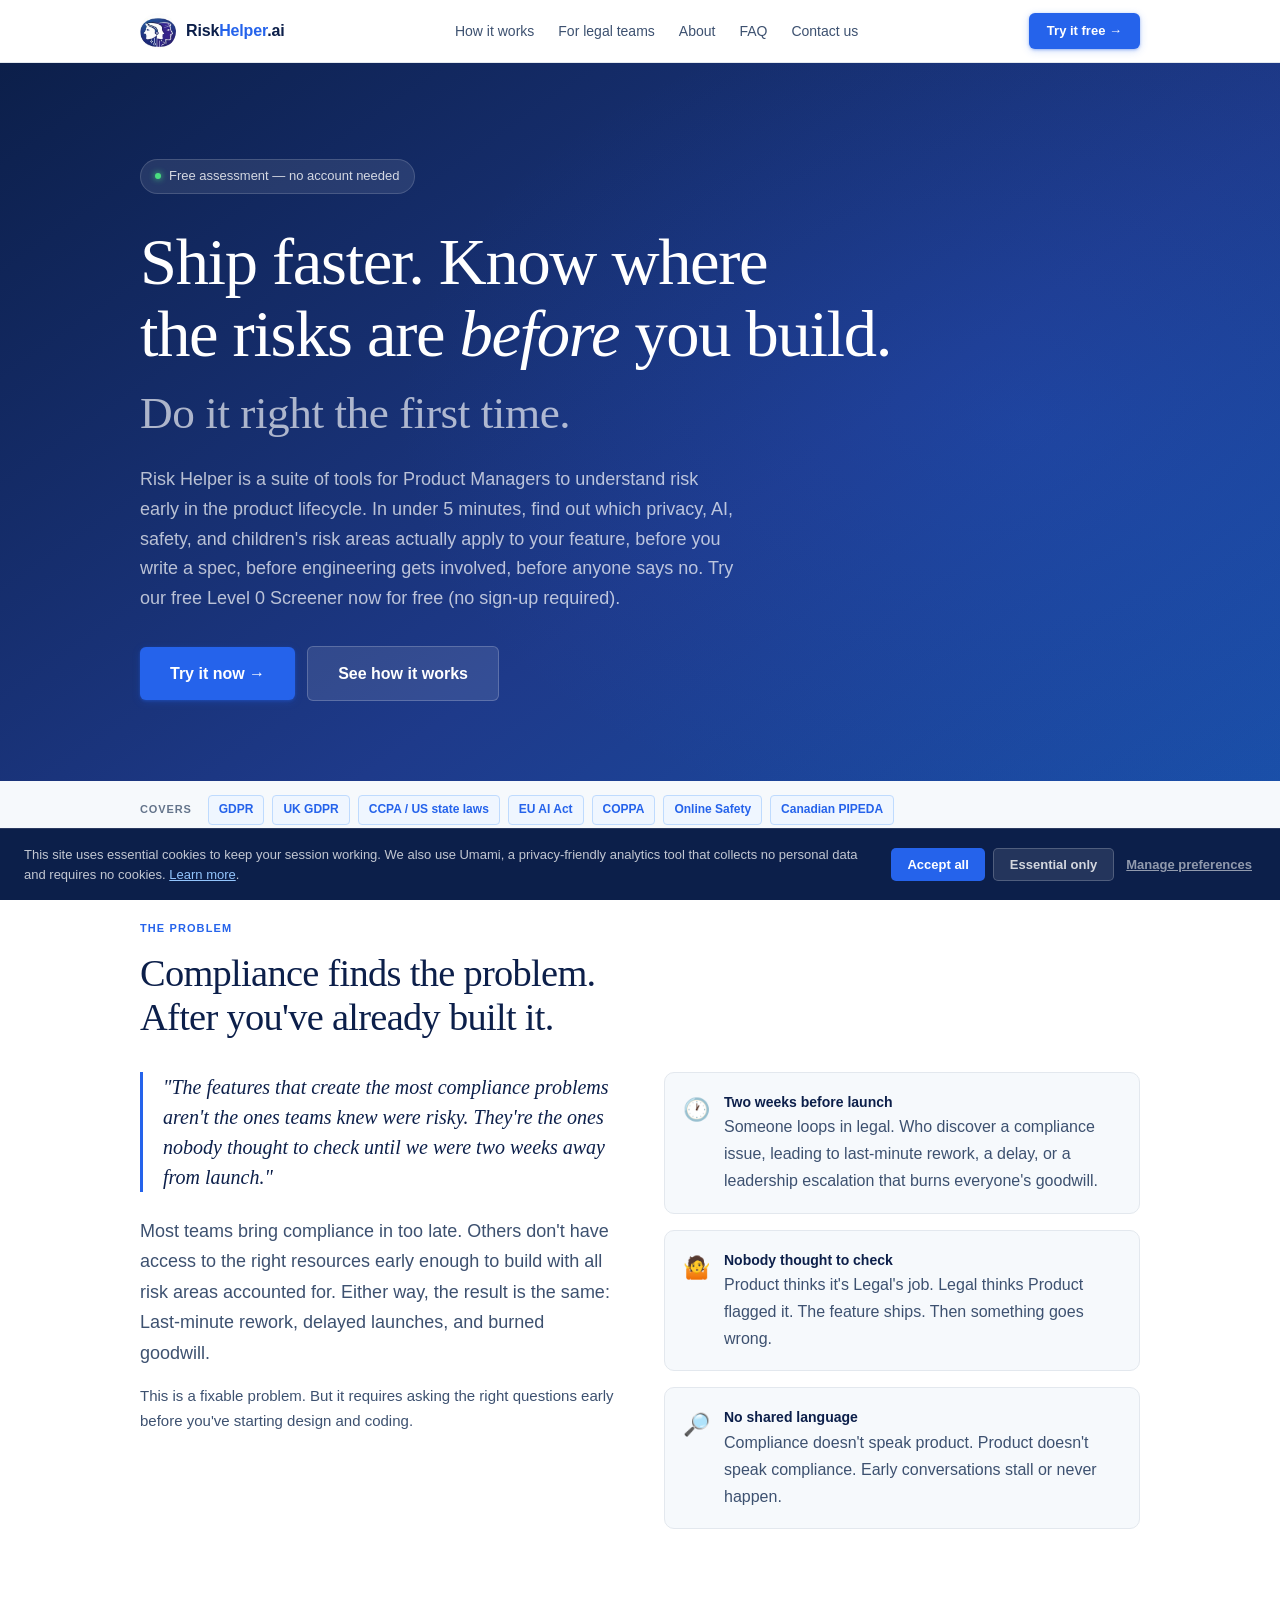
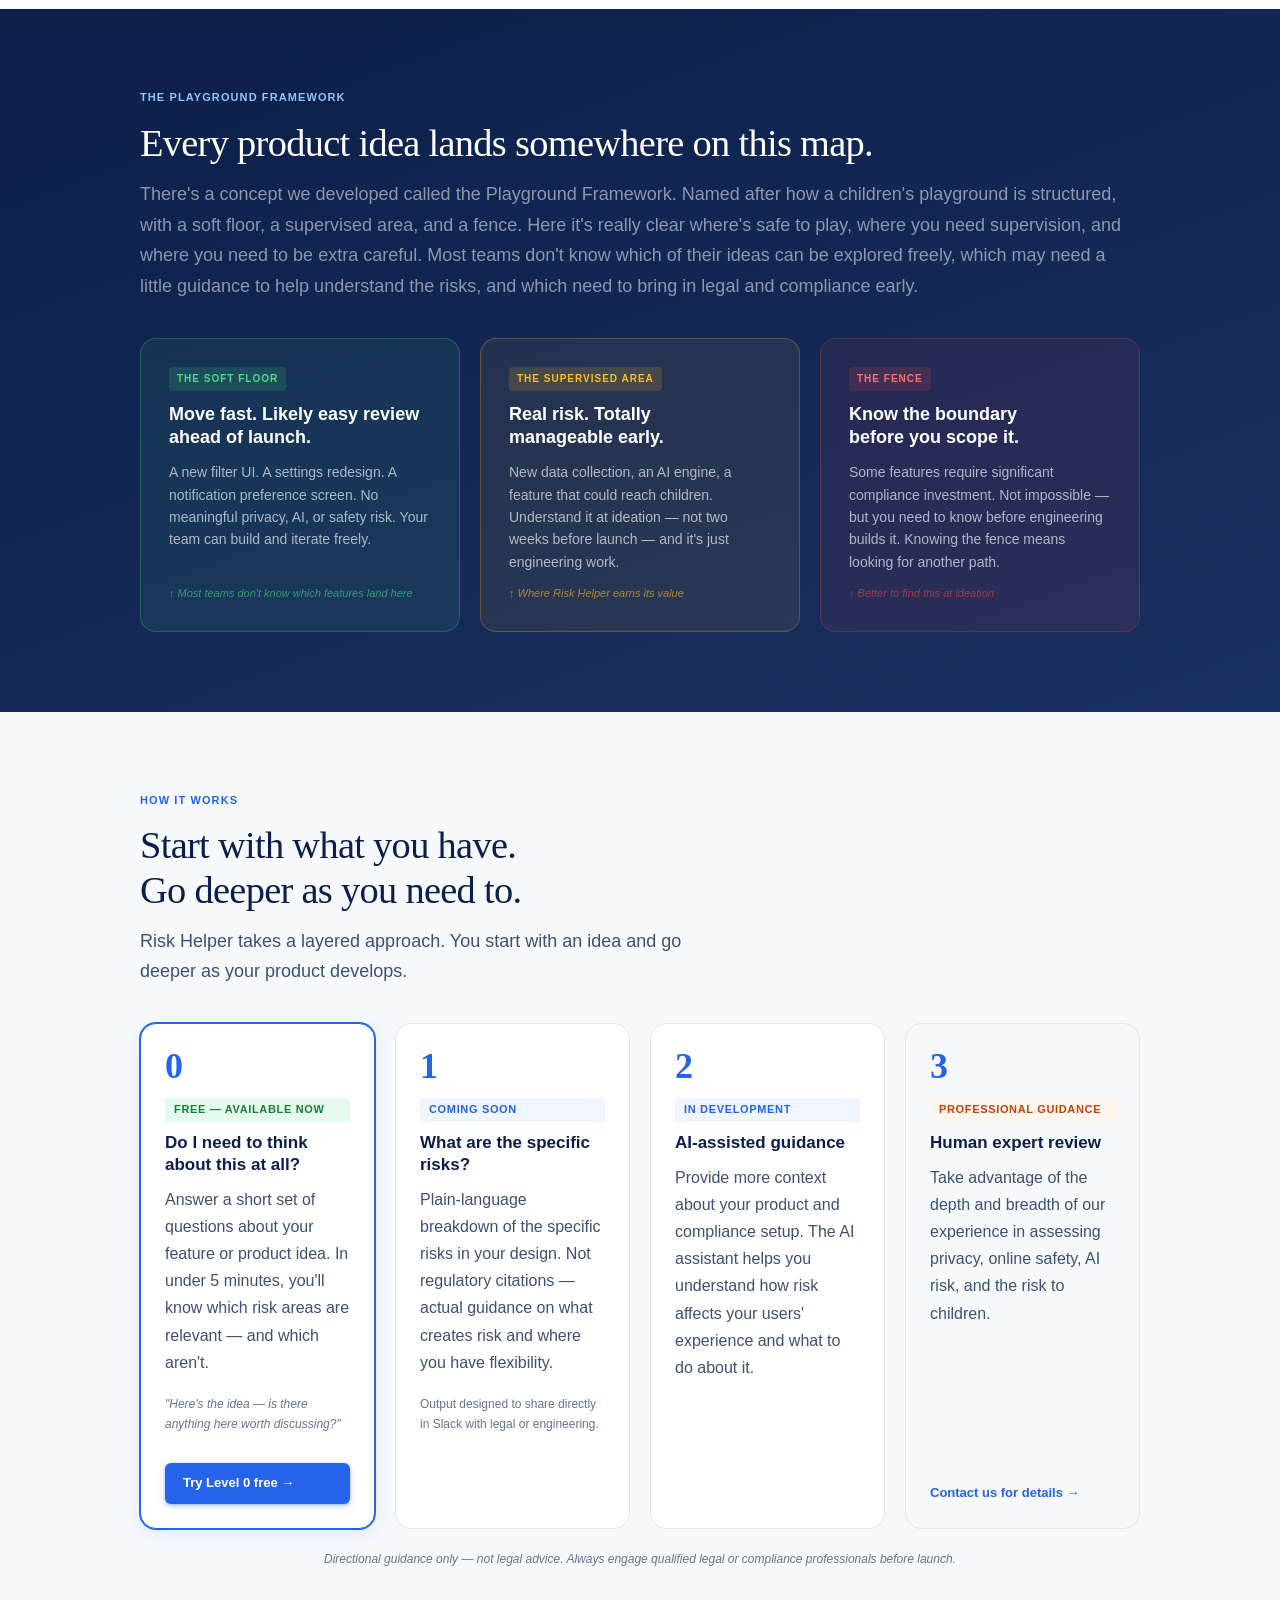
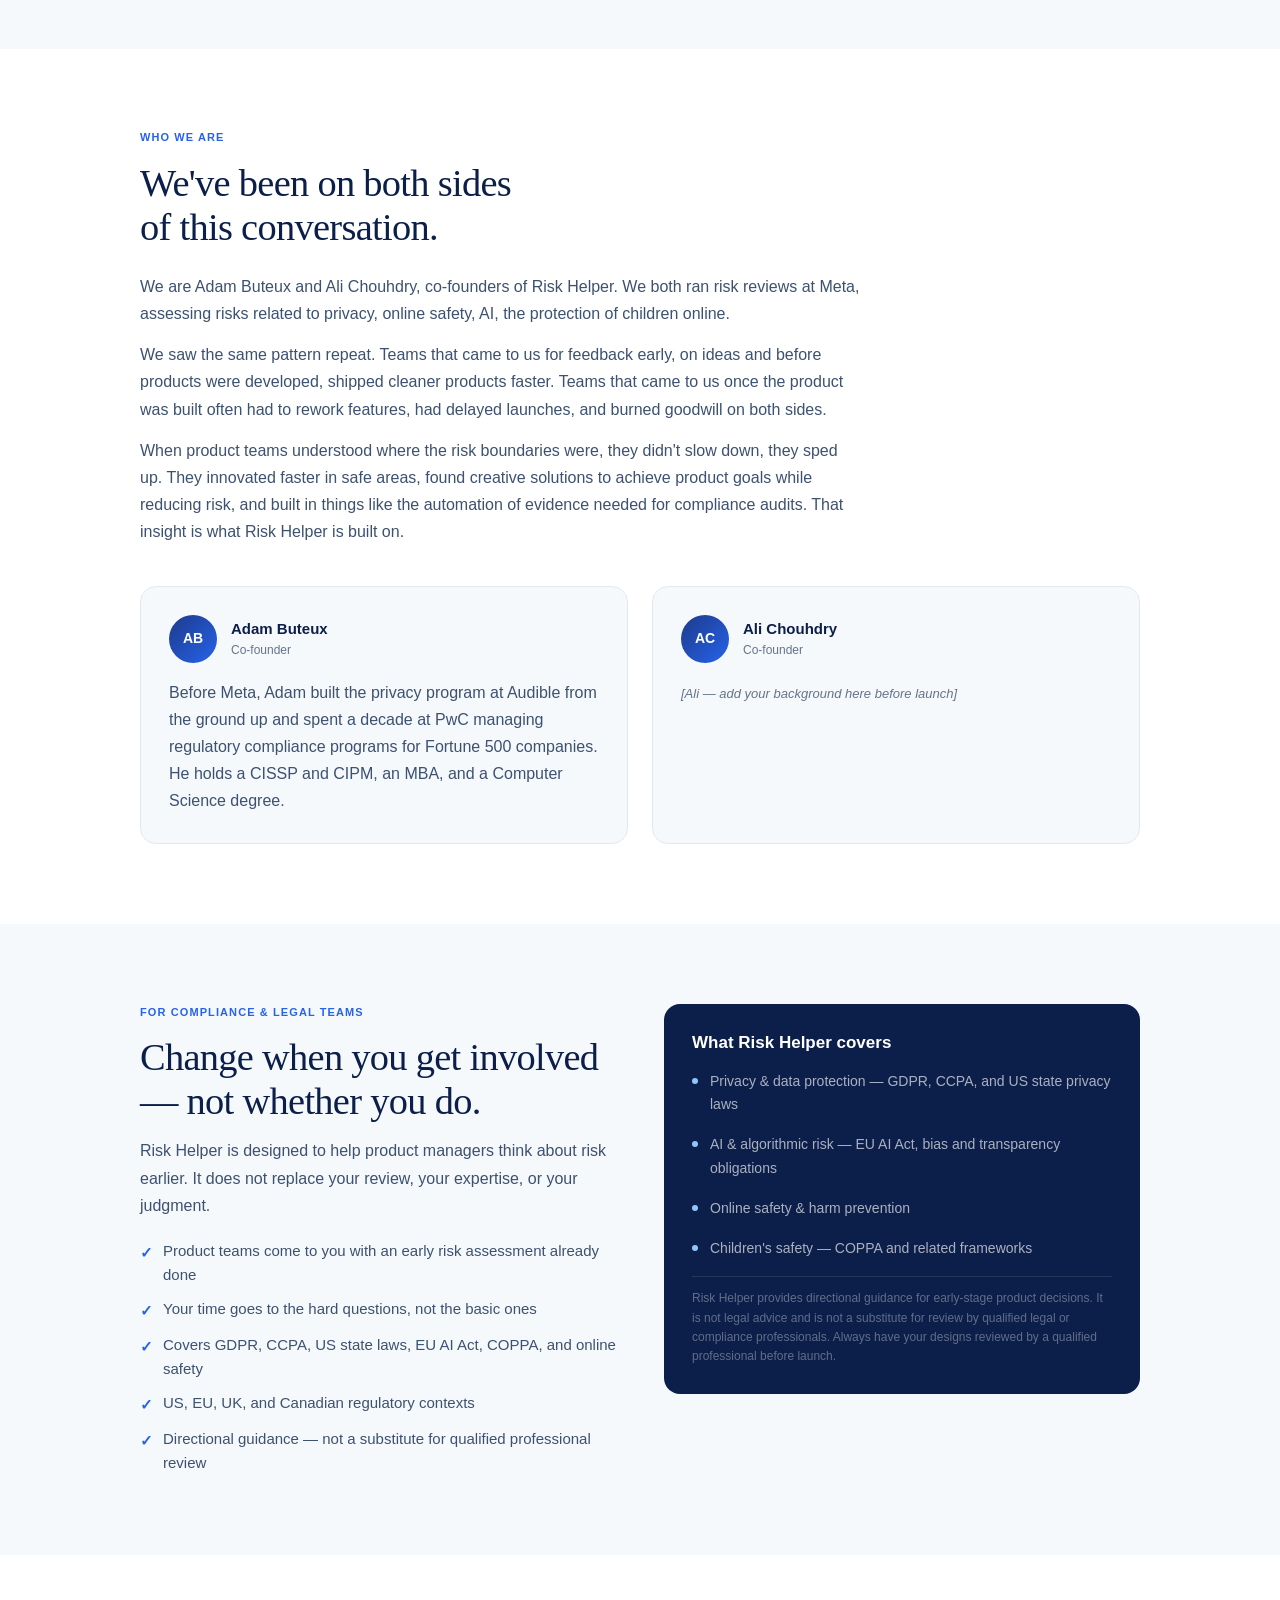
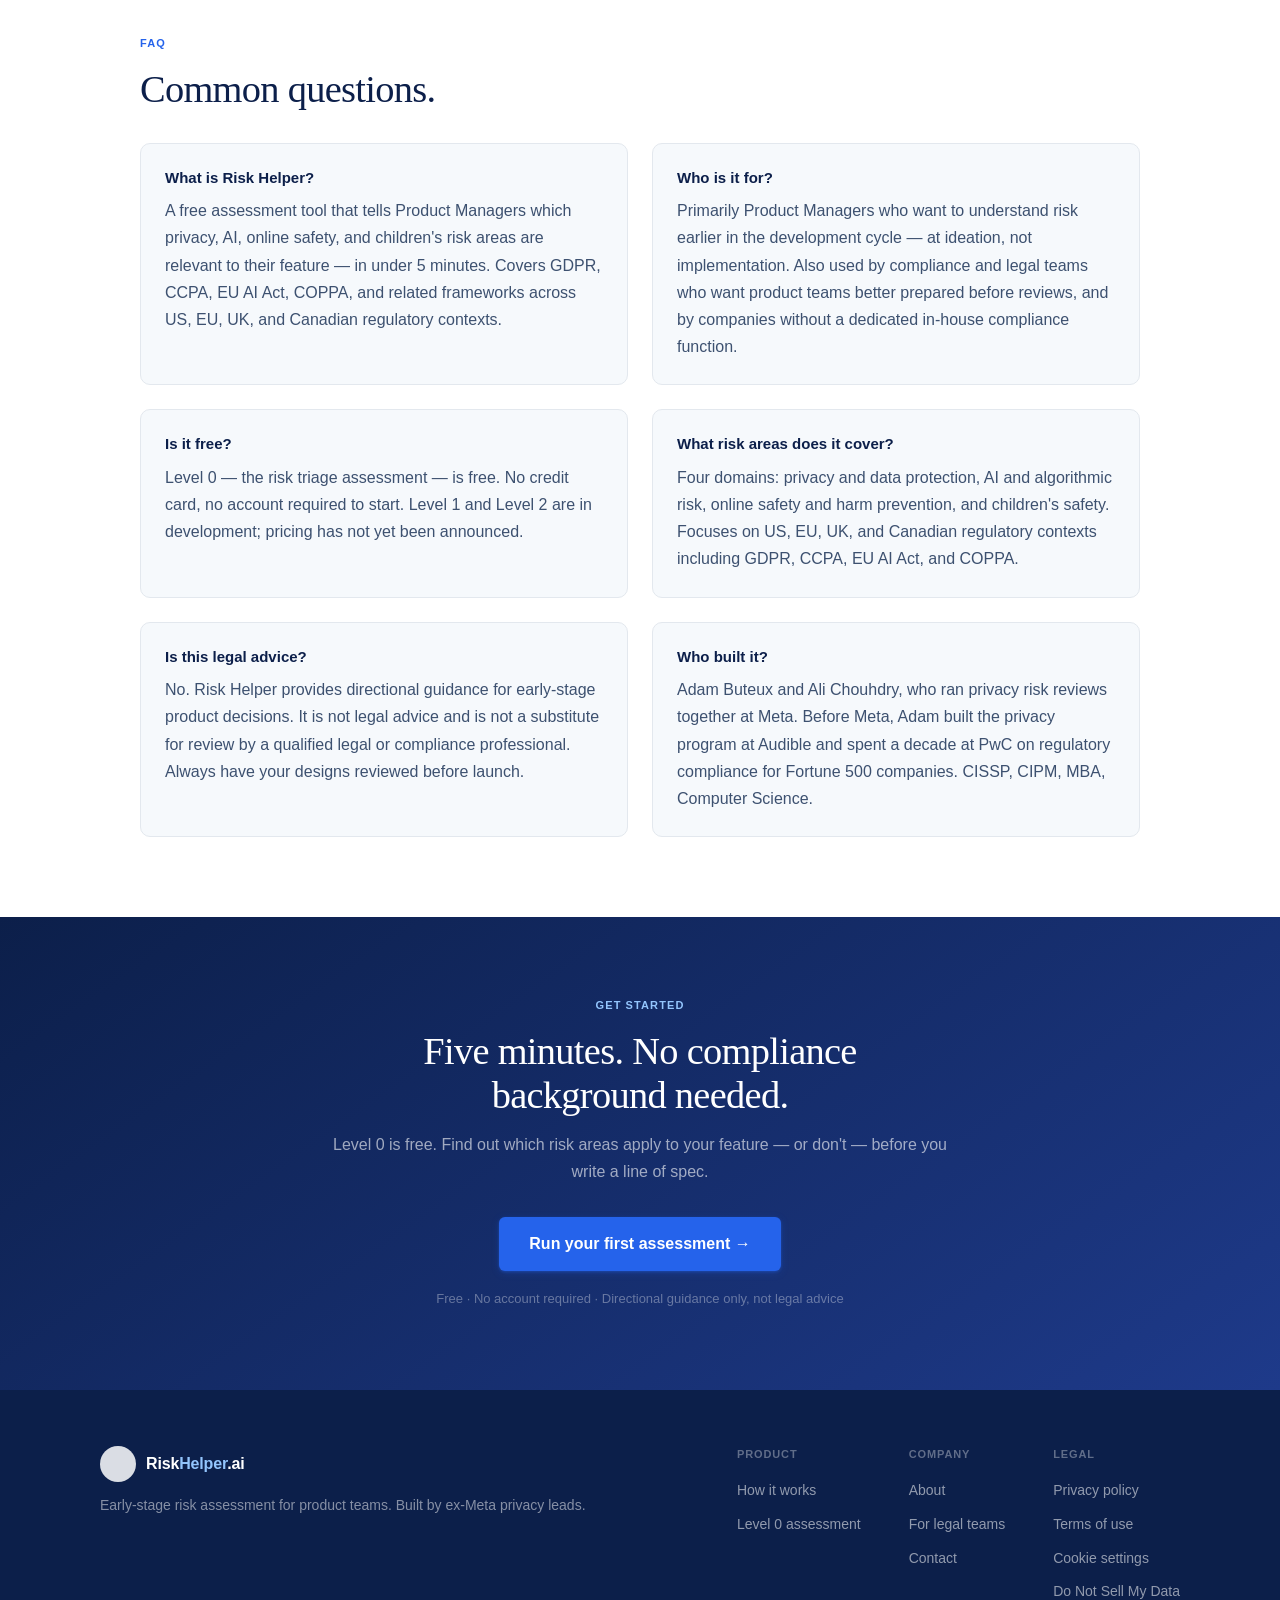
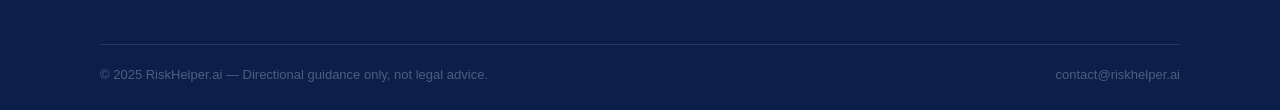
==== commit a6728a2a: "Update Umami analytics to run without consent and move to body end" ====
--- a/index.html
+++ b/index.html
@@ -721,8 +721,6 @@
       }
     }
   </style>
-
-  <script defer src="https://cloud.umami.is/script.js" data-website-id="539d8b41-ef4f-4463-9d4b-42e563768538"></script>
 
 </head>
 
@@ -1151,8 +1149,7 @@
   <!-- COOKIE CONSENT BANNER -->
   <div id="cookie-banner" class="hidden" role="dialog" aria-label="Cookie consent" aria-live="polite">
     <p>
-      We use essential cookies to make this site work. With your consent, we may also use analytics cookies to
-      understand how the site is used.
+      This site uses essential cookies to keep your session working. We also use Umami, a privacy-friendly analytics tool that collects no personal data and requires no cookies.
       <a href="privacy-policy.html#cookies">Learn more</a>.
     </p>
     <div class="cookie-actions">
@@ -1162,6 +1159,8 @@
     </div>
   </div>
 
+  <script defer src="https://cloud.umami.is/script.js" data-website-id="539d8b41-ef4f-4463-9d4b-42e563768538"></script>
+
   <script src="shared.js"></script>
   <script>
     // Cookie settings link
